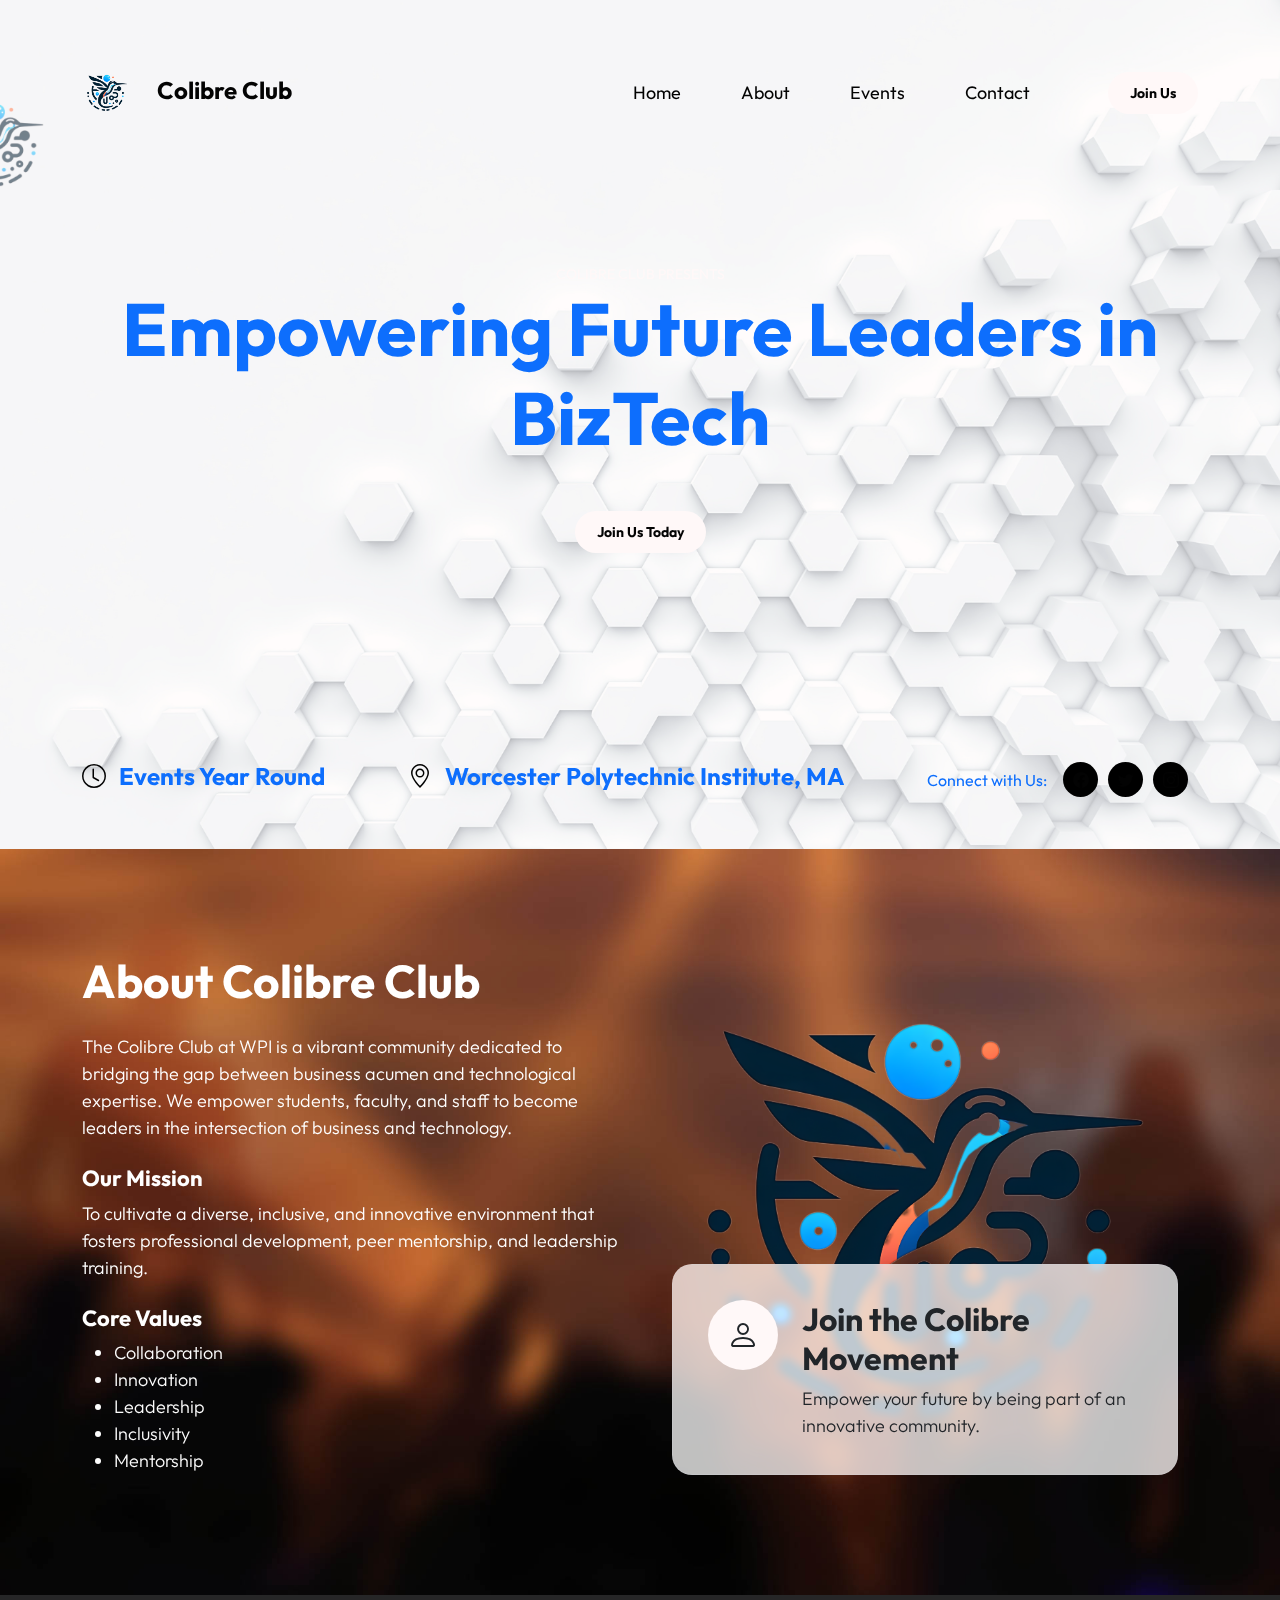
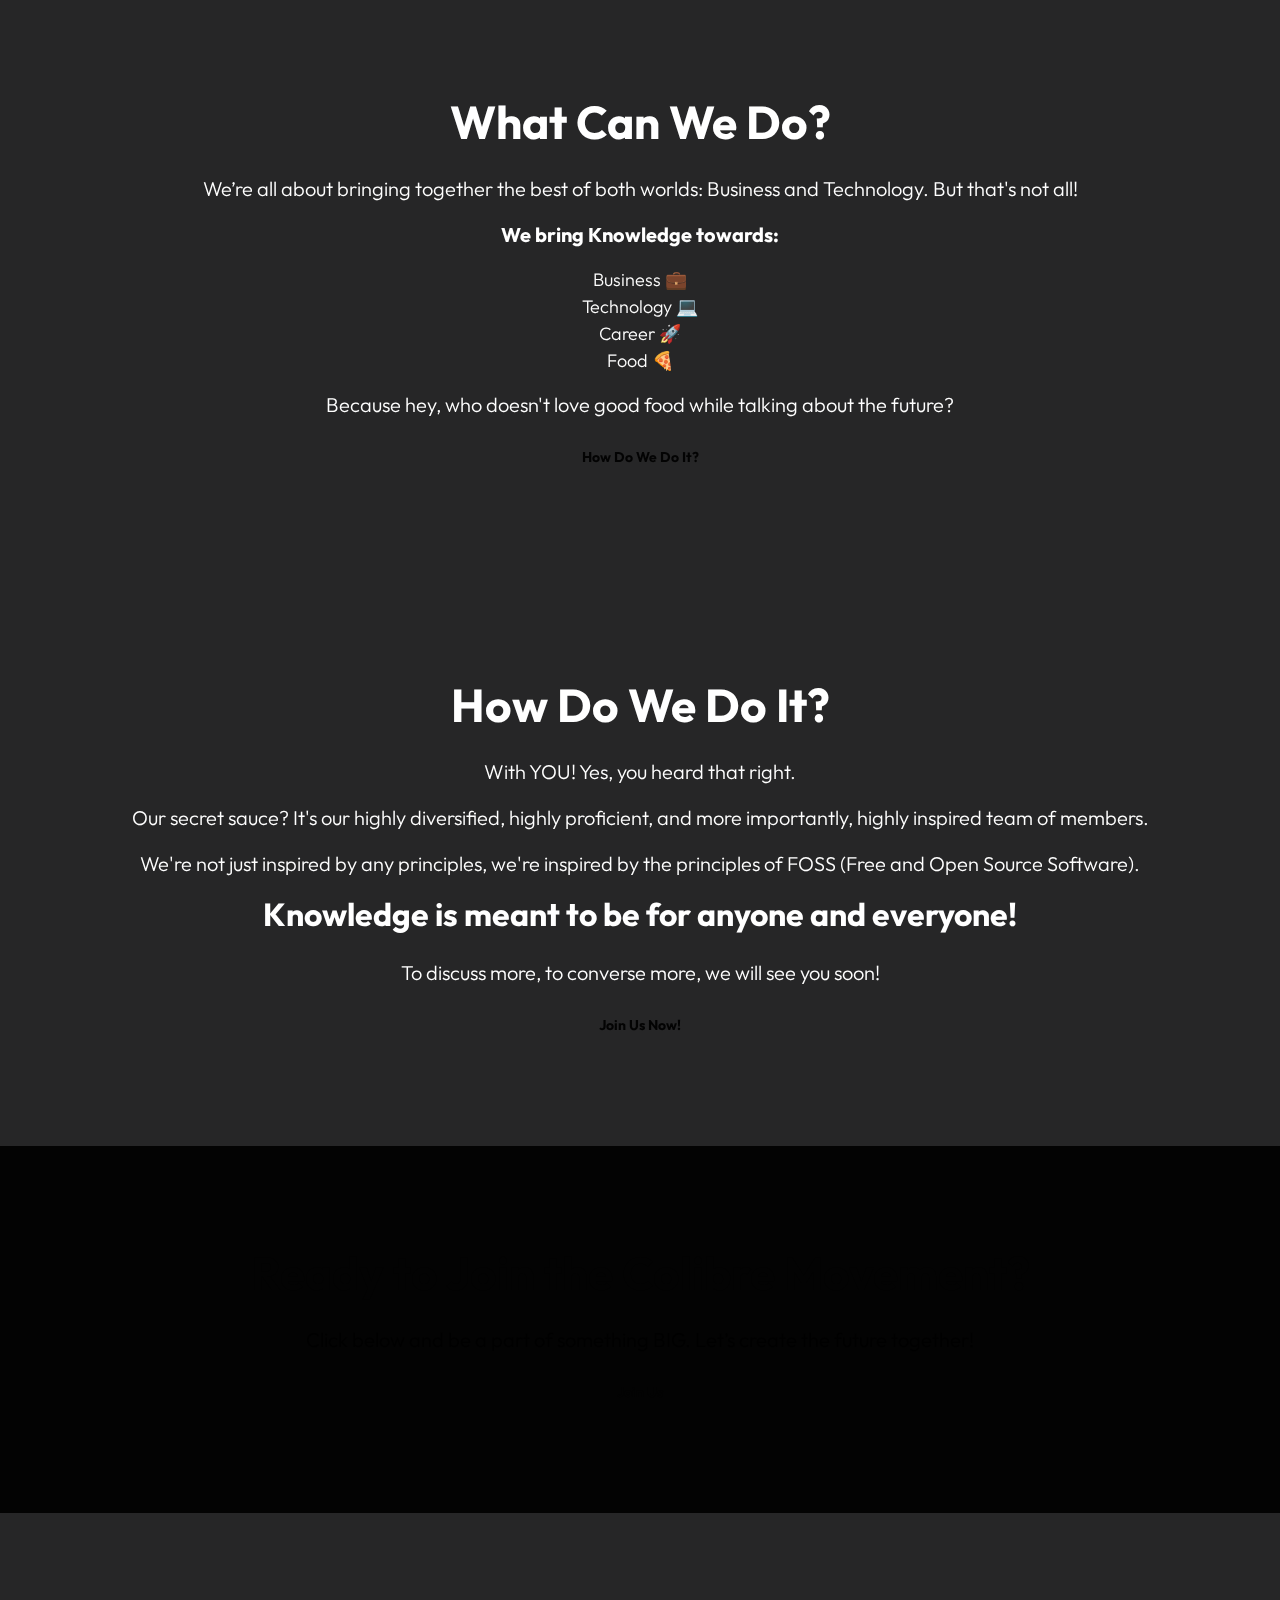
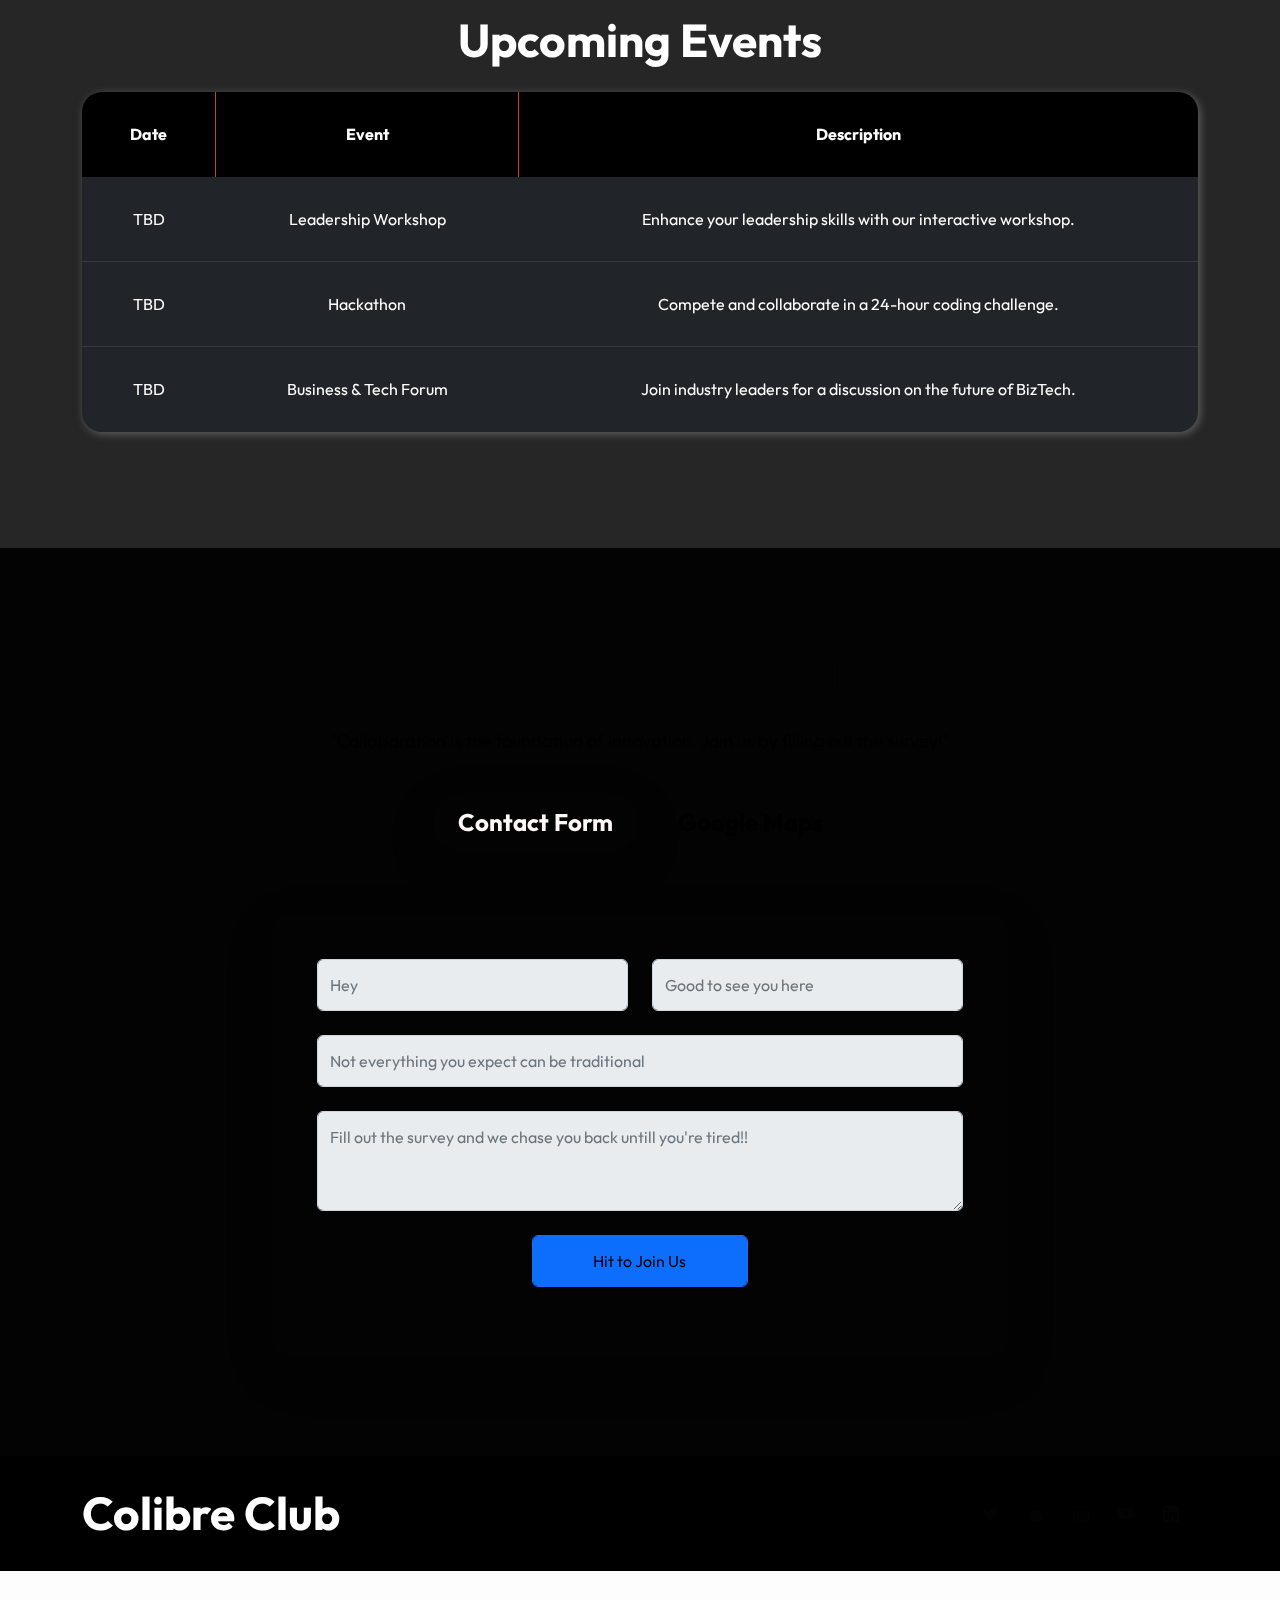
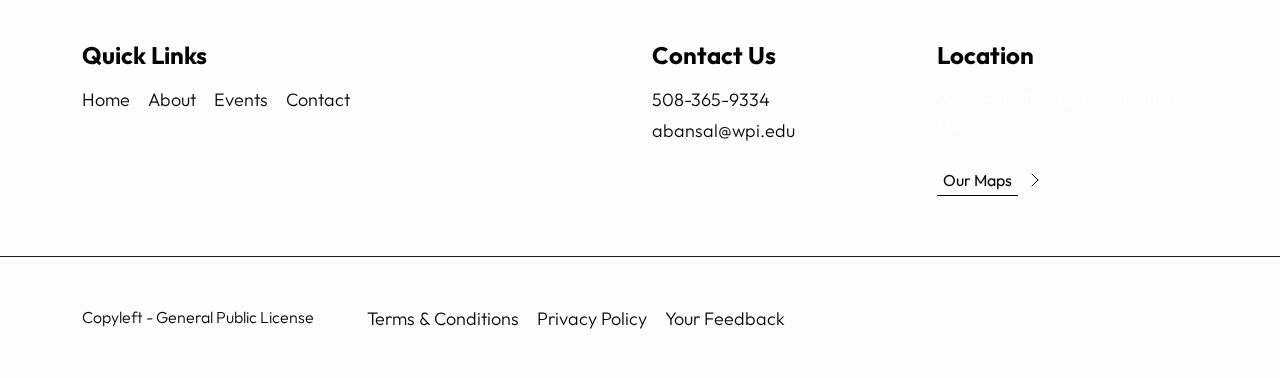
==== index.html @ c7f7246a "Initial commit" ====
<!doctype html>
<html lang="en">

<head>
    <meta charset="utf-8">
    <meta name="viewport" content="width=device-width, initial-scale=1">

    <meta name="description" content="Colibre Club - Empowering Future Leaders in BizTech">
    <meta name="author" content="Colibre Club">

    <title>Colibre Club - Empowering Future Leaders in BizTech</title>

    <!-- CSS FILES -->
    <link rel="preconnect" href="https://fonts.googleapis.com">
    <link rel="preconnect" href="https://fonts.gstatic.com" crossorigin>
    <link href="https://fonts.googleapis.com/css2?family=Outfit:wght@100;200;400;700&display=swap" rel="stylesheet">
    <link href="css/bootstrap.min.css" rel="stylesheet">
    <link href="css/bootstrap-icons.css" rel="stylesheet">
    <link href="css/templatemo-festava-live.css" rel="stylesheet">
    
    <style>
        body, html {
            height: 100%;
            margin: 0;
            padding: 0;
        }
        .background-img {
            position: fixed;
            top: 0;
            left: 0;
            width: 100%;
            height: 100%;
            object-fit: cover;
            z-index: -1; /* This places the image behind all other content */
        }
    </style>
</head>

<body>
    <img src="images/Colibre1.png" alt="Colibre Meeting" class="background-img">
    <!-- Your content goes here -->
</body>


<body>

    <main>
        <nav class="navbar navbar-expand-lg">
            <div class="container">
                <a class="navbar-brand" href="index.html">
                    <img src="images/Colibre_logo.png" alt="Colibre Logo" style="height: 50px; width: auto; margin-right: 20px;">
                    Colibre Club
                </a>
                <a href="https://wpi.qualtrics.com/jfe/form/SV_3mERxOpevu1i5V4" class="btn custom-btn d-lg-none ms-auto me-4">Join Us</a>
                <button class="navbar-toggler" type="button" data-bs-toggle="collapse" data-bs-target="#navbarNav"
                    aria-controls="navbarNav" aria-expanded="false" aria-label="Toggle navigation">
                    <span class="navbar-toggler-icon"></span>
                </button>
                <div class="collapse navbar-collapse" id="navbarNav">
                    <ul class="navbar-nav align-items-lg-center ms-auto me-lg-5">
                        <li class="nav-item">
                            <a class="nav-link click-scroll" href="#section_1">Home</a>
                        </li>
                        <li class="nav-item">
                            <a class="nav-link click-scroll" href="#section_2">About</a>
                        </li>
                        <li class="nav-item">
                            <a class="nav-link click-scroll" href="#section_3">Events</a>
                        </li>
                        <li class="nav-item">
                            <a class="nav-link click-scroll" href="#section_4">Contact</a>
                        </li>
                    </ul>
                    <a href="https://wpi.qualtrics.com/jfe/form/SV_3mERxOpevu1i5V4" class="btn custom-btn d-lg-block d-none">Join Us</a>
                </div>
            </div>
        </nav>
        

        <section class="hero-section" id="section_1">
            <div class="section-overlay"></div>
            <div class="container d-flex justify-content-center align-items-center">
              <div class="row">
                <div class="col-12 mt-auto mb-5 text-center">
                  <small style="color: var(--primary-color);">Colibre Club Presents</small>
                  <h1 class="text-primary mb-5">Empowering Future Leaders in BizTech</h1>
                  <a class="btn custom-btn smoothscroll" href="https://wpi.qualtrics.com/jfe/form/SV_3mERxOpevu1i5V4">Join Us Today</a>
                </div>
                <div class="col-lg-12 col-12 mt-auto d-flex flex-column flex-lg-row text-center">
                  <div class="date-wrap">
                    <h5 class="text-primary">
                      <i class="custom-icon bi-clock me-2"></i>
                      Events Year Round
                    </h5>
                  </div>
                  <div class="location-wrap mx-auto py-3 py-lg-0">
                    <h5 class="text-primary">
                      <i class="custom-icon bi-geo-alt me-2"></i>
                      Worcester Polytechnic Institute, MA
                    </h5>
                  </div>
                  <div class="social-share">
                    <ul class="social-icon d-flex align-items-center justify-content-center">
                      <span class="text-primary me-3">Connect with Us:</span>
                      <li class="social-icon-item">
                        <a href="#Hey#stillworking#on#this" class="social-icon-link">
                          <span class="bi-facebook"></span>
                        </a>
                      </li>
                      <li class="social-icon-item">
                        <a href="#Hey#stillworking#on#this" class="social-icon-link">
                          <span class="bi-twitter"></span>
                        </a>
                      </li>
                      <li class="social-icon-item">
                        <a href="#Hey#stillworking#on#this" class="social-icon-link">
                          <span class="bi-instagram"></span>
                        </a>
                      </li>
                    </ul>
                  </div>
                </div>
              </div>
            </div>
        </section>

        <section class="about-section section-padding" id="section_2" style="background-color: var(--section-bg-color-story);">
            <div class="container">
                <div class="row">
                    <div class="col-lg-6 col-12 mb-4 mb-lg-0 d-flex align-items-center">
                        <div class="services-info">
                            <h2 class="text-white mb-4">About Colibre Club</h2>
                            <p class="text-white">The Colibre Club at WPI is a vibrant community dedicated to bridging the gap between business acumen and technological expertise. We empower students, faculty, and staff to become leaders in the intersection of business and technology.</p>
                            <h6 class="text-white mt-4">Our Mission</h6>
                            <p class="text-white">To cultivate a diverse, inclusive, and innovative environment that fosters professional development, peer mentorship, and leadership training.</p>
                            <h6 class="text-white mt-4">Core Values</h6>
                            <ul class="text-white">
                                <li>Collaboration</li>
                                <li>Innovation</li>
                                <li>Leadership</li>
                                <li>Inclusivity</li>
                                <li>Mentorship</li>
                            </ul>
                        </div>
                    </div>
                    <div class="col-lg-6 col-12">
                        <div class="about-text-wrap">
                            <img src="images/Colibre_logo.png" class="about-image img-fluid">
                            <div class="about-text-info d-flex">
                                <div class="d-flex">
                                    <i class="about-text-icon bi-person"></i>
                                </div>
                                <div class="ms-4">
                                    <h3 class="text-dark">Join the Colibre Movement</h3>
                                    <p class="mb-0 text-dark">Empower your future by being part of an innovative community.</p>
                                </div>
                            </div>
                        </div>
                    </div>
                </div>
            </div>
        </section>

        <section class="schedule-section section-padding text-center" id="section_what_we_do" style="background-color: var(--section-bg-color-what-we-do);">
            <div class="container">
                <h2 class="text-white mb-4">What Can We Do?</h2>
                <p class="text-white lead">We’re all about bringing together the best of both worlds: Business and Technology. But that's not all!</p>
                <p class="text-white lead"><strong>We bring Knowledge towards:</strong></p>
                <ul class="list-unstyled text-white lead">
                    <li>Business 💼</li>
                    <li>Technology 💻</li>
                    <li>Career 🚀</li>
                    <li>Food 🍕</li>
                </ul>
                <p class="text-white lead">Because hey, who doesn't love good food while talking about the future?</p>
                <a class="btn custom-btn smoothscroll" href="#section_how_we_do_it">How Do We Do It?</a>
            </div>
        </section>

        <section class="schedule-section section-padding text-center" id="section_how_we_do_it" style="background-color: var(--section-bg-color-how-we-do-it);">
            <div class="container">
                <h2 class="text-white mb-4">How Do We Do It?</h2>
                <p class="text-white lead">With YOU! Yes, you heard that right.</p>
                <p class="text-white lead">Our secret sauce? It's our highly diversified, highly proficient, and more importantly, highly inspired team of members.</p>
                <p class="text-white lead">We're not just inspired by any principles, we're inspired by the principles of FOSS (Free and Open Source Software).</p>
                <h3 class="text-white mb-4">Knowledge is meant to be for anyone and everyone!</h3>
                <p class="text-white lead">To discuss more, to converse more, we will see you soon!</p>
                <a class="btn custom-btn smoothscroll" href="#section_join_us" style="background-color: var(--custom-btn-bg-story);">Join Us Now!</a>
            </div>
        </section>

        <section class="contact-section section-padding text-center" id="section_join_us">
            <div class="container">
                <h2 class="text-center mb-4">Ready to Join the Colibre Movement?</h2>
                <p class="lead">Click below and be a part of something BIG. Let’s create the future together!</p>
                <a href="https://wpi.qualtrics.com/jfe/form/SV_3mERxOpevu1i5V4" class="btn custom-btn" style="background-color: var(--custom-btn-bg-story);">Join Us</a>
            </div>
        </section>

        <section class="schedule-section section-padding" id="section_3">
            <div class="container">
                <div class="row">
                    <div class="col-12 text-center">
                        <h2 class="text-white mb-4">Upcoming Events</h2>
                        <div class="table-responsive">
                            <table class="schedule-table table table-dark">
                                <thead>
                                    <tr>
                                        <th scope="col">Date</th>
                                        <th scope="col">Event</th>
                                        <th scope="col">Description</th>
                                    </tr>
                                </thead>
                                <tbody>
                                    <tr>
                                        <td>TBD</td>
                                        <td>Leadership Workshop</td>
                                        <td>Enhance your leadership skills with our interactive workshop.</td>
                                    </tr>
                                    <tr>
                                        <td>TBD</td>
                                        <td>Hackathon</td>
                                        <td>Compete and collaborate in a 24-hour coding challenge.</td>
                                    </tr>
                                    <tr>
                                        <td>TBD</td>
                                        <td>Business & Tech Forum</td>
                                        <td>Join industry leaders for a discussion on the future of BizTech.</td>
                                    </tr>
                                </tbody>
                            </table>
                        </div>
                    </div>
                </div>
            </div>
        </section>

        <section class="contact-section section-padding" id="section_4">
            <div class="container">
                <div class="row">
                    <div class="col-lg-8 col-12 mx-auto">
                        <h2 class="text-center mb-4">Interested? Let's talk</h2>
                        <p class="text-center mb-4">"Collaboration is the foundation of innovation. Join us by filling out the survey!"</p>
                        <nav class="d-flex justify-content-center">
                            <div class="nav nav-tabs align-items-baseline justify-content-center" id="nav-tab"
                                role="tablist">
                                <button class="nav-link active" id="nav-ContactForm-tab" data-bs-toggle="tab"
                                    data-bs-target="#nav-ContactForm" type="button" role="tab"
                                    aria-controls="nav-ContactForm" aria-selected="false">
                                    <h5>Contact Form</h5>
                                </button>
                                <button class="nav-link" id="nav-ContactMap-tab" data-bs-toggle="tab"
                                    data-bs-target="#nav-ContactMap" type="button" role="tab"
                                    aria-controls="nav-ContactMap" aria-selected="false">
                                    <h5>Google Maps</h5>
                                </button>
                            </div>
                        </nav>
                        <div class="tab-content shadow-lg mt-5" id="nav-tabContent">
                            <div class="tab-pane fade show active" id="nav-ContactForm" role="tabpanel"
                                aria-labelledby="nav-ContactForm-tab">
                                <form class="custom-form contact-form mb-5 mb-lg-0" action="#" method="post"
                                    role="form">
                                    <div class="contact-form-body">
                                        <div class="row">
                                            <div class="col-lg-6 col-md-6 col-12">
                                                <input type="text" name="contact-name" id="contact-name"
                                                    class="form-control" placeholder="Hey" disabled>
                                            </div>
                                            <div class="col-lg-6 col-md-6 col-12">
                                                <input type="email" name="contact-email" id="contact-email"
                                                    pattern="[^ @]*@[^ @]*" class="form-control"
                                                    placeholder="Good to see you here" disabled>
                                            </div>
                                        </div>
                                        <input type="text" name="contact-company" id="contact-company"
                                            class="form-control" placeholder="Not everything you expect can be traditional" disabled>
                                        <textarea name="contact-message" rows="3" class="form-control"
                                            id="contact-message" placeholder="Fill out the survey and we chase you back untill you're tired!!" disabled></textarea>
                                        <div class="col-lg-4 col-md-10 col-8 mx-auto">
                                            <a href="https://wpi.qualtrics.com/jfe/form/SV_3mERxOpevu1i5V4" class="form-control btn btn-primary">Hit to Join Us </a>
                                        </div>
                                    </div>
                                </form>
                            </div>
                            <div class="tab-pane fade" id="nav-ContactMap" role="tabpanel"
                                aria-labelledby="nav-ContactMap-tab">
                                <iframe src="https://www.google.com/maps/embed?pb=!1m18!1m12!1m3!1d5904.293544800927!2d-71.81214495162713!3d42.27539019919769!2m3!1f0!2f0!3f0!3m2!1i1024!2i768!4f13.1!3m3!1m2!1s0x89e4065910373677%3A0xc6c3218673dc6dad!2sWorcester%20Polytechnic%20Institute!5e0!3m2!1sen!2sus!4v1724369331337!5m2!1sen!2sus" width="775" height="600" style="border:0;" allowfullscreen="" loading="lazy" referrerpolicy="no-referrer-when-downgrade"></iframe>                        
                            </div>
                        </div>
                    </div>
                </div>
            </div>
        </section>
        

    </main>

    <footer class="site-footer">
        <div class="site-footer-top">
            <div class="container">
                <div class="row">
                    <div class="col-lg-6 col-12">
                        <h2 class="text-white mb-lg-0">Colibre Club</h2>
                    </div>
                    <div class="col-lg-6 col-12 d-flex justify-content-lg-end align-items-center">
                        <ul class="social-icon d-flex justify-content-lg-end">
                            <li class="social-icon-item">
                                <a href="#" class="social-icon-link">
                                    <span class="bi-twitter"></span>
                                </a>
                            </li>
                            <li class="social-icon-item">
                                <a href="#" class="social-icon-link">
                                    <span class="bi-apple"></span>
                                </a>
                            </li>
                            <li class="social-icon-item">
                                <a href="#" class="social-icon-link">
                                    <span class="bi-instagram"></span>
                                </a>
                            </li>
                            <li class="social-icon-item">
                                <a href="#" class="social-icon-link">
                                    <span class="bi-youtube"></span>
                                </a>
                            </li>
                            <li class="social-icon-item">
                                <a href="#" class="social-icon-link">
                                    <span class="bi-linkedin"></span>
                                </a>
                            </li>
                        </ul>
                    </div>
                </div>
            </div>
        </div>
        <div class="container">
            <div class="row">
                <div class="col-lg-6 col-12 mb-4 pb-2">
                    <h5 class="site-footer-title mb-3">Quick Links</h5>
                    <ul class="site-footer-links">
                        <li class="site-footer-link-item"><a href="#" class="site-footer-link">Home</a></li>
                        <li class="site-footer-link-item"><a href="#" class="site-footer-link">About</a></li>
                        <li class="site-footer-link-item"><a href="#" class="site-footer-link">Events</a></li>
                        <li class="site-footer-link-item"><a href="#" class="site-footer-link">Contact</a></li>
                    </ul>
                </div>
                <div class="col-lg-3 col-md-6 col-12 mb-4 mb-lg-0">
                    <h5 class="site-footer-title mb-3">Contact Us</h5>
                    <p class="text-white d-flex mb-1"><a href="tel: 090-080-0760" class="site-footer-link">508-365-9334</a></p>
                    <p class="text-white d-flex"><a href="mailto:info@colibreclub.org" class="site-footer-link">abansal@wpi.edu</a></p>
                </div>
                <div class="col-lg-3 col-md-6 col-12 mb-4 mb-lg-0">
                    <h5 class="site-footer-title mb-3">Location</h5>
                    <p class="text-white d-flex mt-3 mb-2">Worcester Polytechnic Institute, MA</p>
                    <a class="link-fx-1 color-contrast-higher mt-3" href="#">
                        <span>Our Maps</span>
                        <svg class="icon" viewBox="0 0 32 32" aria-hidden="true">
                            <g fill="none" stroke="currentColor" stroke-linecap="round" stroke-linejoin="round">
                                <circle cx="16" cy="16" r="15.5"></circle>
                                <line x1="10" y1="18" x2="16" y2="12"></line>
                                <line x1="16" y1="12" x2="22" y2="18"></line>
                            </g>
                        </svg>
                    </a>
                </div>
            </div>
        </div>
        <div class="site-footer-bottom">
            <div class="container">
                <div class="row">
                    <div class="col-lg-3 col-12 mt-5">
                        <p class="copyright-text">Copyleft - General Public License</p>
                    </div>
                    <div class="col-lg-8 col-12 mt-lg-5">
                        <ul class="site-footer-links">
                            <li class="site-footer-link-item"><a href="#" class="site-footer-link">Terms &amp; Conditions</a></li>
                            <li class="site-footer-link-item"><a href="#" class="site-footer-link">Privacy Policy</a></li>
                            <li class="site-footer-link-item"><a href="#" class="site-footer-link">Your Feedback</a></li>
                        </ul>
                    </div>
                </div>
            </div>
        </div>
    </footer>

    <!-- JAVASCRIPT FILES -->
    <script src="js/jquery.min.js"></script>
    <script src="js/bootstrap.min.js"></script>
    <script src="js/jquery.sticky.js"></script>
    <script src="js/click-scroll.js"></script>
    <script src="js/custom.js"></script>

</body>

</html>
---- css/templatemo-festava-live.css ----
/*

TemplateMo 583 Festava Live

https://templatemo.com/tm-583-festava-live

*/


/*---------------------------------------
  CUSTOM PROPERTIES ( VARIABLES )             
-----------------------------------------*/
:root {
  
    --primary-color: #fff8f8; /* Blue */
    --secondary-color: #000000; /* Black */
    --custom-btn-bg-color: #1E90FF; /* Blue for buttons */
    --custom-btn-bg-hover-color: #d61f1f; /* Darker Blue for hover */
    --dark-color: #fdfdfd; /* Black */
    --white-color: #030303; /* White */
    --p-color: #000000; /* Text color black */
  
  --border-color:                 #7fffd4;
  --link-hover-color:             #B22727;

  --body-font-family:             'Outfit', sans-serif;

  --h1-font-size:                 74px;
  --h2-font-size:                 46px;
  --h3-font-size:                 32px;
  --h4-font-size:                 28px;
  --h5-font-size:                 24px;
  --h6-font-size:                 22px;
  --p-font-size:                  18px;
  --btn-font-size:                14px;
  --copyright-font-size:          16px;

  --border-radius-large:          100px;
  --border-radius-medium:         20px;
  --border-radius-small:          10px;

  --font-weight-light:            300;
  --font-weight-normal:           400;
  --font-weight-bold:             700;
}

body {
  background-color: var(--white-color);
  font-family: var(--body-font-family); 
}


/*---------------------------------------
  TYPOGRAPHY               
-----------------------------------------*/

h2,
h3,
h4,
h5,
h6 {
  color: var(--white-color);
}

h1,
h2,
h3,
h4,
h5,
h6 {
  font-weight: var(--font-weight-bold);
}

h1 {
  font-size: var(--h1-font-size);
}

h2 {
  font-size: var(--h2-font-size);
}

h3 {
  font-size: var(--h3-font-size);
}

h4 {
  font-size: var(--h4-font-size);
}

h5 {
  font-size: var(--h5-font-size);
}

h6 {
  font-size: var(--h6-font-size);
}

p {
  color: var(--p-color);
  font-size: var(--p-font-size);
  font-weight: var(--font-weight-light);
}

ul li {
  color: var(--dark-color);
  font-size: var(--p-font-size);
  font-weight: var(--font-weight-light);
}

a, 
button {
  touch-action: manipulation;
  transition: all 0.3s;
}

a {
  display: inline-block;
  color: var(--primary-color);
  text-decoration: none;
}

a:hover {
  color: var(--link-hover-color);
}

b,
strong {
  font-weight: var(--font-weight-bold);
}

.link-fx-1 {
  color: var(--white-color);
  position: relative;
  display: inline-flex;
  align-items: center;
  height: 32px;
  padding: 0 6px;
  text-decoration: none;
  -webkit-font-smoothing: antialiased;
  -moz-osx-font-smoothing: grayscale;
}

.link-fx-1:hover {
  color: var(--link-hover-color);
}

.link-fx-1:hover::before {
  transform: translateX(17px) scaleX(0);
  transition: transform .2s;
}

.link-fx-1:hover .icon circle {
  stroke-dashoffset: 200;
  transition: stroke-dashoffset .2s .1s;
}

.link-fx-1:hover .icon line {
  transform: rotate(-180deg);
}

.link-fx-1:hover .icon line:last-child {
  transform: rotate(180deg);
}

.link-fx-1::before {
  content: "";
  position: absolute;
  bottom: 0;
  left: 0;
  width: 100%;
  height: 1px;
  background-color: currentColor;
  transform-origin: right center;
  transition: transform .2s .1s;
}

.link-fx-1 .icon {
  position: absolute;
  right: 0;
  bottom: 0;
  transform: translateX(100%) rotate(90deg);
  font-size: 32px;
}

.icon {
  --size: 1em;
  height: var(--size);
  width: var(--size);
  display: inline-block;
  color: inherit;
  fill: currentColor;
  line-height: 1;
  flex-shrink: 0;
  max-width: initial;
}

.link-fx-1 .icon circle {
  stroke-dasharray: 100;
  stroke-dashoffset: 100;
  transition: stroke-dashoffset .2s;
}

.link-fx-1 .icon line {
  transition: transform .4s;
  transform-origin: 13px 15px;
}

.link-fx-1 .icon line:last-child {
  transform-origin: 19px 15px;
}


/*---------------------------------------
  SECTION               
-----------------------------------------*/
.section-padding {
  padding-top: 100px;
  padding-bottom: 100px;
}
.section-bg {
  background-color: var(--white-color);
}

.site-header {
  background-color: var(--white-color);
  color: var(--primary-color);
}

.navbar {
  background: var(--white-color);
}

.hero-section .section-overlay {
  background-color: var(--primary-color); /* Overlay with blue */
  opacity: 0.35; /* Adjust opacity for a lighter effect */
}

/* Update footer and other sections accordingly */
.site-footer {
  background-color: var(--primary-color); /* Footer with blue */
}

.site-footer-link, .copyright-text {
  color: var(--white-color); /* Ensure text is readable */
}
.section-bg {
  background-color: var(--section-bg-color);
}

.section-overlay {
  background-color: var(--dark-color);
  position: absolute;
  top: 0;
  left: 0;
  pointer-events: none;
  width: 100%;
  height: 100%;
  opacity: 0.35;
}

.section-overlay + .container {
  position: relative;
}

.tab-content {
  background-color: var(--white-color);
  border-radius: var(--border-radius-medium);
  padding: 45px;
}

.nav-tabs {
  background-color: var(--section-bg-color);
  border-radius: var(--border-radius-large);
  border-bottom: 0;
  padding: 15px;
}

.nav-tabs .nav-link {
  border-radius: var(--border-radius-large);
  border: 0;
  padding: 15px 25px;
  transition: all 0.3s;
}

.nav-tabs .nav-link:first-child {
  margin-right: 15px;
}

.nav-tabs .nav-item.show .nav-link, 
.nav-tabs .nav-link.active,
.nav-tabs .nav-link:focus, 
.nav-tabs .nav-link:hover {
  background: var(--white-color);
  box-shadow: 0 1rem 3rem rgba(0,0,0,.175);
  color: var(--primary-color);
}

.nav-tabs h5 {
  color: var(--p-color); 
  margin-bottom: 0;
}

.nav-tabs .nav-link.active h5,
.nav-tabs .nav-link:focus h5, 
.nav-tabs .nav-link:hover h5 {
  color: var(--primary-color);
}


/*---------------------------------------
  CUSTOM ICON COLOR               
-----------------------------------------*/
.custom-icon {
  color: var(--secondary-color);
}


/*---------------------------------------
  CUSTOM BUTTON               
-----------------------------------------*/
.custom-btn {
  
  background: var(--custom-btn-bg-color);
  border: 2px solid transparent;
  border-radius: var(--border-radius-large);
  color: var(--white-color);
  font-size: var(--btn-font-size);
  font-weight: var(--font-weight-bold);
  line-height: normal;
  transition: all 0.3s;
  padding: 10px 20px;
}
.custom-btn {
  background: var(--primary-color);
  border: 2px solid transparent;
  color: var(--white-color);
}

.custom-btn:hover {
  background: var(--custom-btn-bg-hover-color);
}

.custom-btn:hover {
  background: var(--custom-btn-bg-hover-color);
  color: var(--white-color);
}

.custom-border-btn {
  background: transparent;
  border: 2px solid var(--custom-btn-bg-color);
  color: var(--custom-btn-bg-color);
}

.navbar-expand-lg .navbar-nav .nav-link.custom-btn:hover,
.custom-border-btn:hover {
  background: var(--custom-btn-bg-hover-color);
  border-color: transparent;
  color: var(--white-color);
}

.custom-btn-bg-white {
  border-color: var(--white-color);
  color: var(--white-color);
}


/*---------------------------------------
  VIDEO              
-----------------------------------------*/
.video-wrap {
  z-index: -100;
}

.custom-video {
  position: absolute;
  top: 0;
  left: 0;
  object-fit: cover;
  width: 100%;
  height: 100%;
}


/*---------------------------------------
  SITE HEADER              
-----------------------------------------*/
.site-header {
  background-color: var(--primary-color);
  padding-top: 12px;
  padding-bottom: 12px;
}


/*---------------------------------------
  NAVIGATION              
-----------------------------------------*/
.sticky-wrapper {
  position: absolute;
  top: 0;
  right: 0;
  left: 0;
  margin-top: 51px;
}

.sticky-wrapper.is-sticky .navbar {
  background-color: var(--dark-color);
}

.navbar {
  background: transparent;
  z-index: 9;
}

.navbar-brand,
.navbar-brand:hover {
  color: var(--white-color);
  font-size: var(--h5-font-size);
  font-weight: var(--font-weight-bold);
}

.navbar-expand-lg .navbar-nav .nav-link {
  border-radius: var(--border-radius-large);
  margin: 10px;
  padding: 10px 20px;
}

.navbar-nav .nav-link {
  display: inline-block;
  color: var(--white-color);
  font-size: var(--p-font-size);
  font-weight: var(--font-weight-normal);
  position: relative;
  padding-top: 15px;
  padding-bottom: 15px;
}

.navbar-nav .nav-link.active, 
.navbar-nav .nav-link:hover {
  color: var(--secondary-color);
}

.navbar-toggler {
  border: 0;
  padding: 0;
  cursor: pointer;
  margin: 0;
  width: 30px;
  height: 35px;
  outline: none;
}

.navbar-toggler:focus {
  outline: none;
  box-shadow: none;
}

.navbar-toggler[aria-expanded="true"] .navbar-toggler-icon {
  background: transparent;
}

.navbar-toggler[aria-expanded="true"] .navbar-toggler-icon:before,
.navbar-toggler[aria-expanded="true"] .navbar-toggler-icon:after {
  transition: top 300ms 50ms ease, -webkit-transform 300ms 350ms ease;
  transition: top 300ms 50ms ease, transform 300ms 350ms ease;
  transition: top 300ms 50ms ease, transform 300ms 350ms ease, -webkit-transform 300ms 350ms ease;
  top: 0;
}

.navbar-toggler[aria-expanded="true"] .navbar-toggler-icon:before {
  transform: rotate(45deg);
}

.navbar-toggler[aria-expanded="true"] .navbar-toggler-icon:after {
  transform: rotate(-45deg);
}

.navbar-toggler .navbar-toggler-icon {
  background: var(--white-color);
  transition: background 10ms 300ms ease;
  display: block;
  width: 30px;
  height: 2px;
  position: relative;
}

.navbar-toggler .navbar-toggler-icon:before,
.navbar-toggler .navbar-toggler-icon:after {
  transition: top 300ms 350ms ease, -webkit-transform 300ms 50ms ease;
  transition: top 300ms 350ms ease, transform 300ms 50ms ease;
  transition: top 300ms 350ms ease, transform 300ms 50ms ease, -webkit-transform 300ms 50ms ease;
  position: absolute;
  right: 0;
  left: 0;
  background: var(--white-color);
  width: 30px;
  height: 2px;
  content: '';
}

.navbar-toggler .navbar-toggler-icon::before {
  top: -8px;
}

.navbar-toggler .navbar-toggler-icon::after {
  top: 8px;
}


/*---------------------------------------
  HERO        
-----------------------------------------*/
.hero-section {
  position: relative;
  overflow: hidden;
  padding-top: 100px;
  height: calc(100vh - 51px);
}

.hero-section small {
  color: var(--white-color);
  text-transform: uppercase;
}

.hero-section .section-overlay {
  z-index: 2;
  opacity: 0.45;
}

.hero-section .container {
  position: relative;
  z-index: 2;
  height: 100%;
  padding-bottom: 50px;
}

.hero-section .container .row {
  height: 100%;
}


/*---------------------------------------
  ABOUT              
-----------------------------------------*/
.about-section {
  background-image: url('../images/edward-unsplash-blur.jpg');
  background-color: #5e5954;
  background-repeat: no-repeat;
  background-size: cover;
  position: relative;
}
/* Story Section */
#section_story {
  background-color: var(--section-bg-color-story);
  color: var(--white-color);
}

/* What We Do Section */
#section_what_we_do {
  background-color: var(--section-bg-color-what-we-do);
  color: var(--white-color);
}

/* How We Do It Section */
#section_how_we_do_it {
  background-color: var(--section-bg-color-how-we-do-it);
  color: var(--white-color);
}
/* Story Section Button */
#section_story .custom-btn,
#section_what_we_do .custom-btn,
#section_how_we_do_it .custom-btn {
  background-color: var(--custom-btn-bg-story);
  border: 2px solid transparent;
  border-radius: var(--border-radius-large);
  color: var(--white-color);
  font-size: var(--btn-font-size);
  font-weight: var(--font-weight-bold);
  line-height: normal;
  transition: all 0.3s;
  padding: 10px 20px;
}

#section_story .custom-btn:hover,
#section_what_we_do .custom-btn:hover,
#section_how_we_do_it .custom-btn:hover {
  background-color: var(--custom-btn-bg-hover-story);
  color: var(--white-color);
}
/* Ensure strong contrast for text */
#section_story h1,
#section_what_we_do h2,
#section_how_we_do_it h2 {
  color: var(--white-color);
}

#section_story p,
#section_what_we_do p,
#section_how_we_do_it p {
  color: var(--white-color);
}
/* Story Section */
#section_story {
  background-color: var(--section-bg-color-story);
  color: var(--white-color);
}

/* What We Do Section */
#section_what_we_do {
  background-color: var(--section-bg-color-what-we-do);
  color: var(--white-color);
}

/* How We Do It Section */
#section_how_we_do_it {
  background-color: var(--section-bg-color-how-we-do-it);
  color: var(--white-color);
}

.about-image {
  border-radius: var(--border-radius-medium);
  display: block;
}

.about-text-wrap {
  position: relative;
}

.about-text-icon {
  background: var(--primary-color);
  border-radius: 100%;
  font-size: var(--h3-font-size);
  width: 70px;
  height: 70px;
  line-height: 70px;
  text-align: center;
}

.about-text-info {
  backdrop-filter: blur(5px) saturate(180%);
  -webkit-backdrop-filter: blur(5px) saturate(180%);
  background-color: rgba(255, 255, 255, 0.75);
  border-radius: var(--border-radius-medium);
  border: 1px solid rgba(209, 213, 219, 0.3);
  position: absolute;
  bottom: 0;
  right: 0;
  left: 0;
  margin: 20px;
  padding: 35px;
}


/*---------------------------------------
  TICKET               
-----------------------------------------*/
.ticket-section {
  background-image: url('../images/nicholas-green-unsplash-blur.jpg');
  background-repeat: no-repeat;
  background-size: cover;
  position: relative;
  padding-top: 130px;
}

.ticket-form {
  background: var(--white-color);
  border-radius: var(--border-radius-medium);
  padding: 50px;
}

.ticket-form .form-check {
  position: relative;
  min-height: 52px;
  padding-left: 35px;
}

.ticket-form .form-check .form-check-label {
  display: block;
  position: absolute;
  top: 50%;
  left: 50%;
  transform: translate(-50%, -50%);
  margin-top: 12px;
  margin-left: 35px;
  width: 100%;
  height: 100%;
}


/*---------------------------------------
  ARTISTS              
-----------------------------------------*/
.artists-thumb {
  position: relative;
  overflow: hidden;
  margin-bottom: 30px;
}

.artists-image {
  border-radius: var(--border-radius-medium);
  display: block;
  width: 100%;
}

.artists-thumb:hover .artists-hover {
  transform: translateY(0);
  opacity: 1;
}

.artists-hover {
  background-color: var(--primary-color);
  background-color: rgba(248, 203, 46, 0.75);
  border-radius: var(--border-radius-medium);
  backdrop-filter: blur(5px) saturate(180%);
  -webkit-backdrop-filter: blur(5px) saturate(180%);
  margin: 20px;
  padding: 35px;
  transition: all 0.5s ease;
  transform: translateY(100%);
  position: absolute;
  bottom: 0;
  right: 0;
  left: 0;
  opacity: 0;
}

.artists-hover p strong {
  color: var(--white-color);
  display: inline-block;
  min-width: 180px;
  margin-right: 20px;
}

.artists-hover p a {
  color: var(--secondary-color);
}

.artists-hover p a:hover {
  color: var(--white-color);
}

.artists-hover hr {
  margin: 1.5rem 0;
}


/*---------------------------------------
  SCHEDULE              
-----------------------------------------*/
.schedule-section1 {
  background-image: url('../images/im.png.png');
  background-color: #242424;
  background-repeat: no-repeat;
  background-position: center;
  background-size: cover;
}
.schedule-section {
  background-image: url('../images/im.png.png');
  background-color: #242424;
  background-repeat: no-repeat;
  background-position: center;
  background-size: cover;
}
.table-responsive {
	filter: drop-shadow(2px 2px 4px #606060);
}

.schedule-table {
  border-radius: var(--border-radius-medium);
  position: relative;
  overflow: hidden;
}

.schedule-table .bg-warning {
  background: #f0a5a5 !important;
}

.schedule-table thead th {
  background-color: var(--secondary-color);
}

.schedule-table th,
.schedule-table tr,
.schedule-table td {
  border-bottom-color: #363a3e;
  padding: 30px;
}

.schedule-table tr:last-child th,
.schedule-table tr:last-child td {
  border-bottom-color: transparent;
}

.schedule-table thead th {
  border-right: 1px solid #c7460a;
  border-bottom-color: transparent;
}

.schedule-table th + td {
  border-bottom: 0;
}

.schedule-table thead th:last-child {
  border-right-color: transparent;
}

.schedule-table .pop-background-image {
  background-image: url('../images/artists/joecalih-UmTZqmMvQcw-unsplash.jpg');
}

.schedule-table .rock-background-image {
  background-image: url('../images/artists/abstral-official-bdlMO9z5yco-unsplash.jpg');
}

.schedule-table .country-background-image {
  background-image: url('../images/artists/soundtrap-rAT6FJ6wltE-unsplash.jpg');
}

.table-background-image-wrap {
  background-repeat: no-repeat;
  background-position: center;
  background-size: cover;
  box-shadow: none;
  position: relative;
}

.schedule-table h3,
.schedule-table p {
  color: var(--white-color);
  position: relative;
  z-index: 2;
}


/*---------------------------------------
  PRICING              
-----------------------------------------*/
.pricing-thumb {
  border: 5px dotted var(--dark-color);
  border-radius: var(--border-radius-medium);
  position: relative;
  padding: 50px;
}

.pricing-thumb h3 small {
  display: inline-block;
  font-size: var(--p-font-size);
  margin-right: 15px;
}

.pricing-list {
  column-count: 2;
  padding-left: 20px;
}

.pricing-list-item {
  line-height: normal;
  margin-right: 10px;
  margin-bottom: 10px;
}

.pricing-tag {
  background-color: var(--secondary-color);
  border-radius: var(--border-radius-large);
  color: var(--white-color);
  font-weight: var(--font-weight-bold);
  text-align: center;
  display: flex;
  flex-direction: column;
  justify-content: center;
  align-items: center;
  width: 120px;
  height: 120px;
  position: absolute;
  top: 0;
  right: 0;
  margin: 20px;
}

.pricing-tag span {
  font-size: 180%;
  line-height: normal;
}

.pricing-thumb .link-fx-1 {
  color: var(--primary-color);
}

.pricing-thumb .link-fx-1:hover {
  color: var(--link-hover-color);
}


/*---------------------------------------
  CONTACT               
-----------------------------------------*/
.google-map {
  border-radius: var(--border-radius-medium);
}


/*---------------------------------------
  CUSTOM FORM               
-----------------------------------------*/
.custom-form .form-control {
  color: var(--p-color);
  margin-bottom: 24px;
  padding-top: 13px;
  padding-bottom: 13px;
  outline: none;
}

.custom-form button[type="submit"] {
  background: var(--custom-btn-bg-color);
  border: none;
  border-radius: var(--border-radius-large);
  color: var(--white-color);
  font-size: var(--p-font-size);
  font-weight: var(--font-weight-medium);
  transition: all 0.3s;
  margin-bottom: 0;
}

.custom-form button[type="submit"]:hover,
.custom-form button[type="submit"]:focus {
  background: var(--custom-btn-bg-hover-color);
  border-color: transparent;
}


/*---------------------------------------
  SITE FOOTER              
-----------------------------------------*/
.site-footer {
  background-color: var(--dark-color);
  position: relative;
  overflow: hidden;
  padding-bottom: 30px;
}

.site-footer-top {
  background-color: var(--secondary-color);
  background-image: url('../images/nainoa-shizuru-NcdG9mK3PBY-unsplash.jpg');
  background-repeat: no-repeat;
  margin-bottom: 70px;
  padding-top: 30px;
  padding-bottom: 30px;
}

.site-footer-bottom {
  border-top: 1px solid #1f1c1c;
  margin-top: 60px;
}

.site-footer-title {
  color: var(--white-color); 
}

.site-footer-link,
.copyright-text {
  color: var(--white-color);
}

.site-footer-links {
  padding-left: 0;
}

.site-footer-link-item {
  list-style: none;
  display: inline-block;
  margin-right: 15px;
}

.copyright-text {
  font-size: var(--copyright-font-size);
}


/*---------------------------------------
  SOCIAL ICON               
-----------------------------------------*/
.social-icon {
  margin: 0;
  padding: 0;
}

.social-icon-item {
  list-style: none;
  display: inline-block;
  vertical-align: top;
}

.social-icon-link {
  background: var(--secondary-color);
  border-radius: var(--border-radius-large);
  color: var(--white-color);
  font-size: var(--copyright-font-size);
  display: block;
  margin-right: 10px;
  text-align: center;
  width: 35px;
  height: 35px;
  line-height: 36px;
  transition: background 0.2s, color 0.2s;
}

.social-icon-link:hover {
  background: var(--primary-color);
  color: var(--white-color);
}

.social-icon-link span {
  display: block;
}

.social-icon-link span:hover::before{
  animation: spinAround 2s linear infinite;
}

@keyframes spinAround {
  from {
    transform: rotate(0deg)
  }
  to {
    transform: rotate(360deg);
  }
}


/*---------------------------------------
  RESPONSIVE STYLES               
-----------------------------------------*/
@media screen and (max-width: 991px) {
  h1 {
    font-size: 62px;
  }

  h2 {
    font-size: 36px;
  }

  h3 {
    font-size: 32px;
  }

  h4 {
    font-size: 28px;
  }

  h5 {
    font-size: 20px;
  }

  h6 {
    font-size: 18px;
  }

  .section-padding {
    padding-top: 50px;
    padding-bottom: 50px;
  }
  
  .navbar {
    background-color: var(--dark-color);
  }

  .navbar-expand-lg .navbar-nav {
    padding-bottom: 30px;
  }

  .navbar-expand-lg .navbar-nav .nav-link {
    padding: 0;
  }

  .hero-section {
    padding-top: 150px;
  }

  .pricing-thumb {
    padding: 35px;
  }

  .schedule-table h3 {
    font-size: 22px;
  }

  .schedule-table th {
    padding: 20px;
  }

  .schedule-table tr, 
  .schedule-table td {
    padding: 25px;
  }

  .ticket-section {
    padding-top: 130px;
  }

  .ticket-form {
    padding: 30px;
  }
}

@media screen and (max-width: 767px) {
  .custom-btn {
    font-size: 14px;
    padding: 10px 20px;
  }
}

@media screen and (max-width: 480px) {
  h1 {
    font-size: 52px;
  }

  h2 {
    font-size: 28px;
  }

  h3 {
    font-size: 26px;
  }

  h4 {
    font-size: 22px;
  }

  h5 {
    font-size: 20px;
  }
}
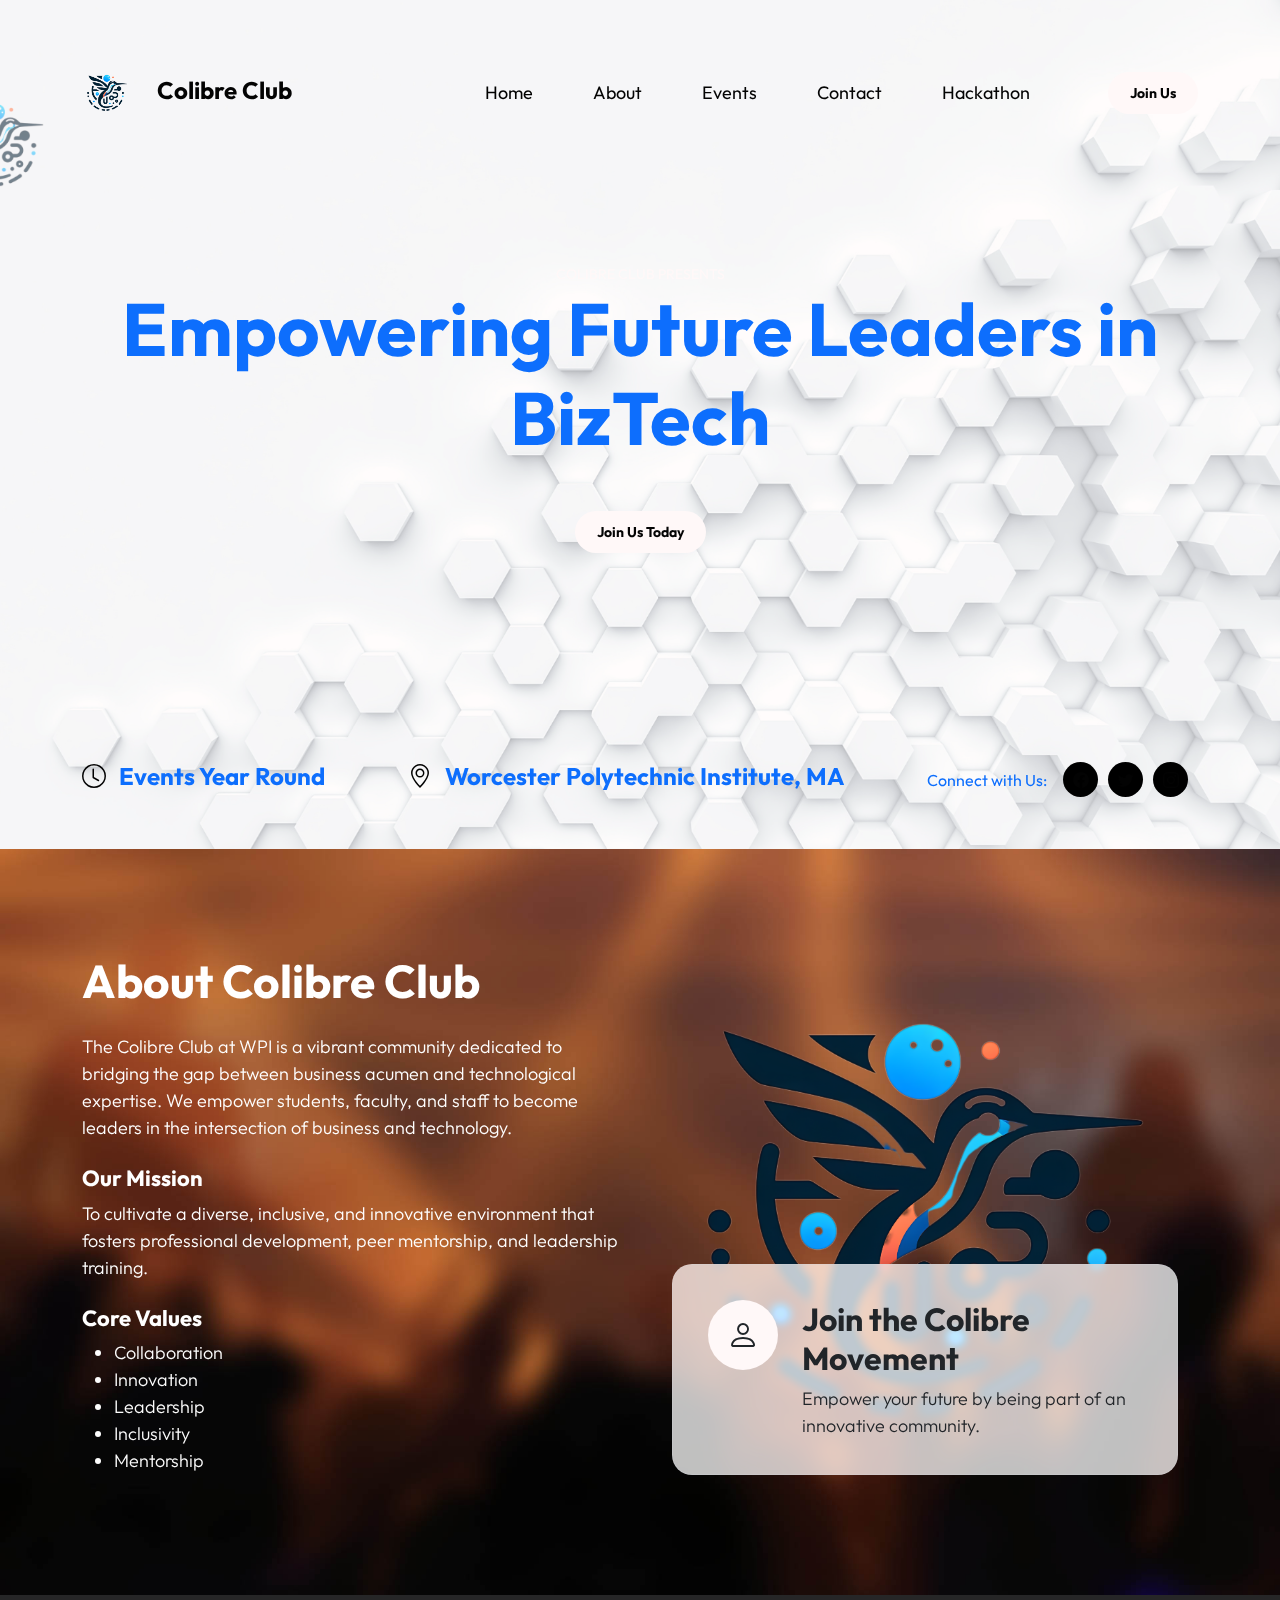
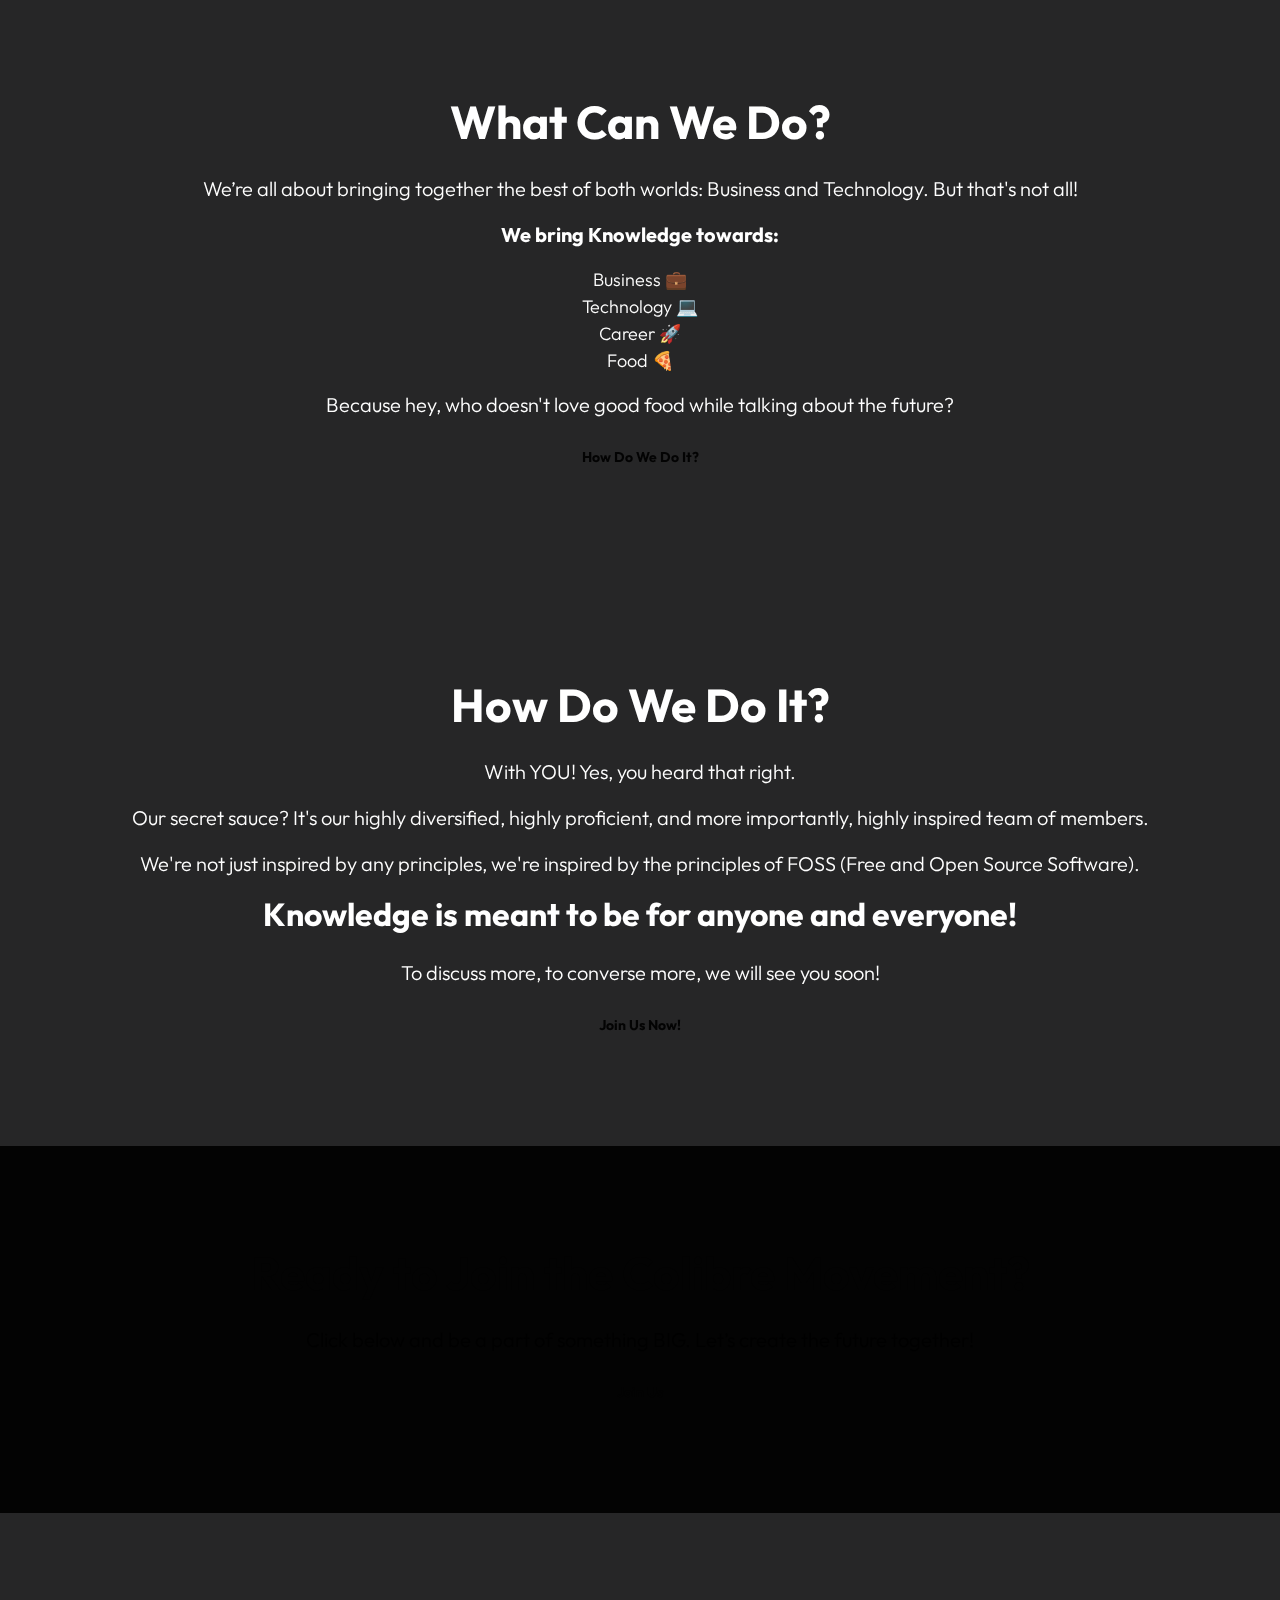
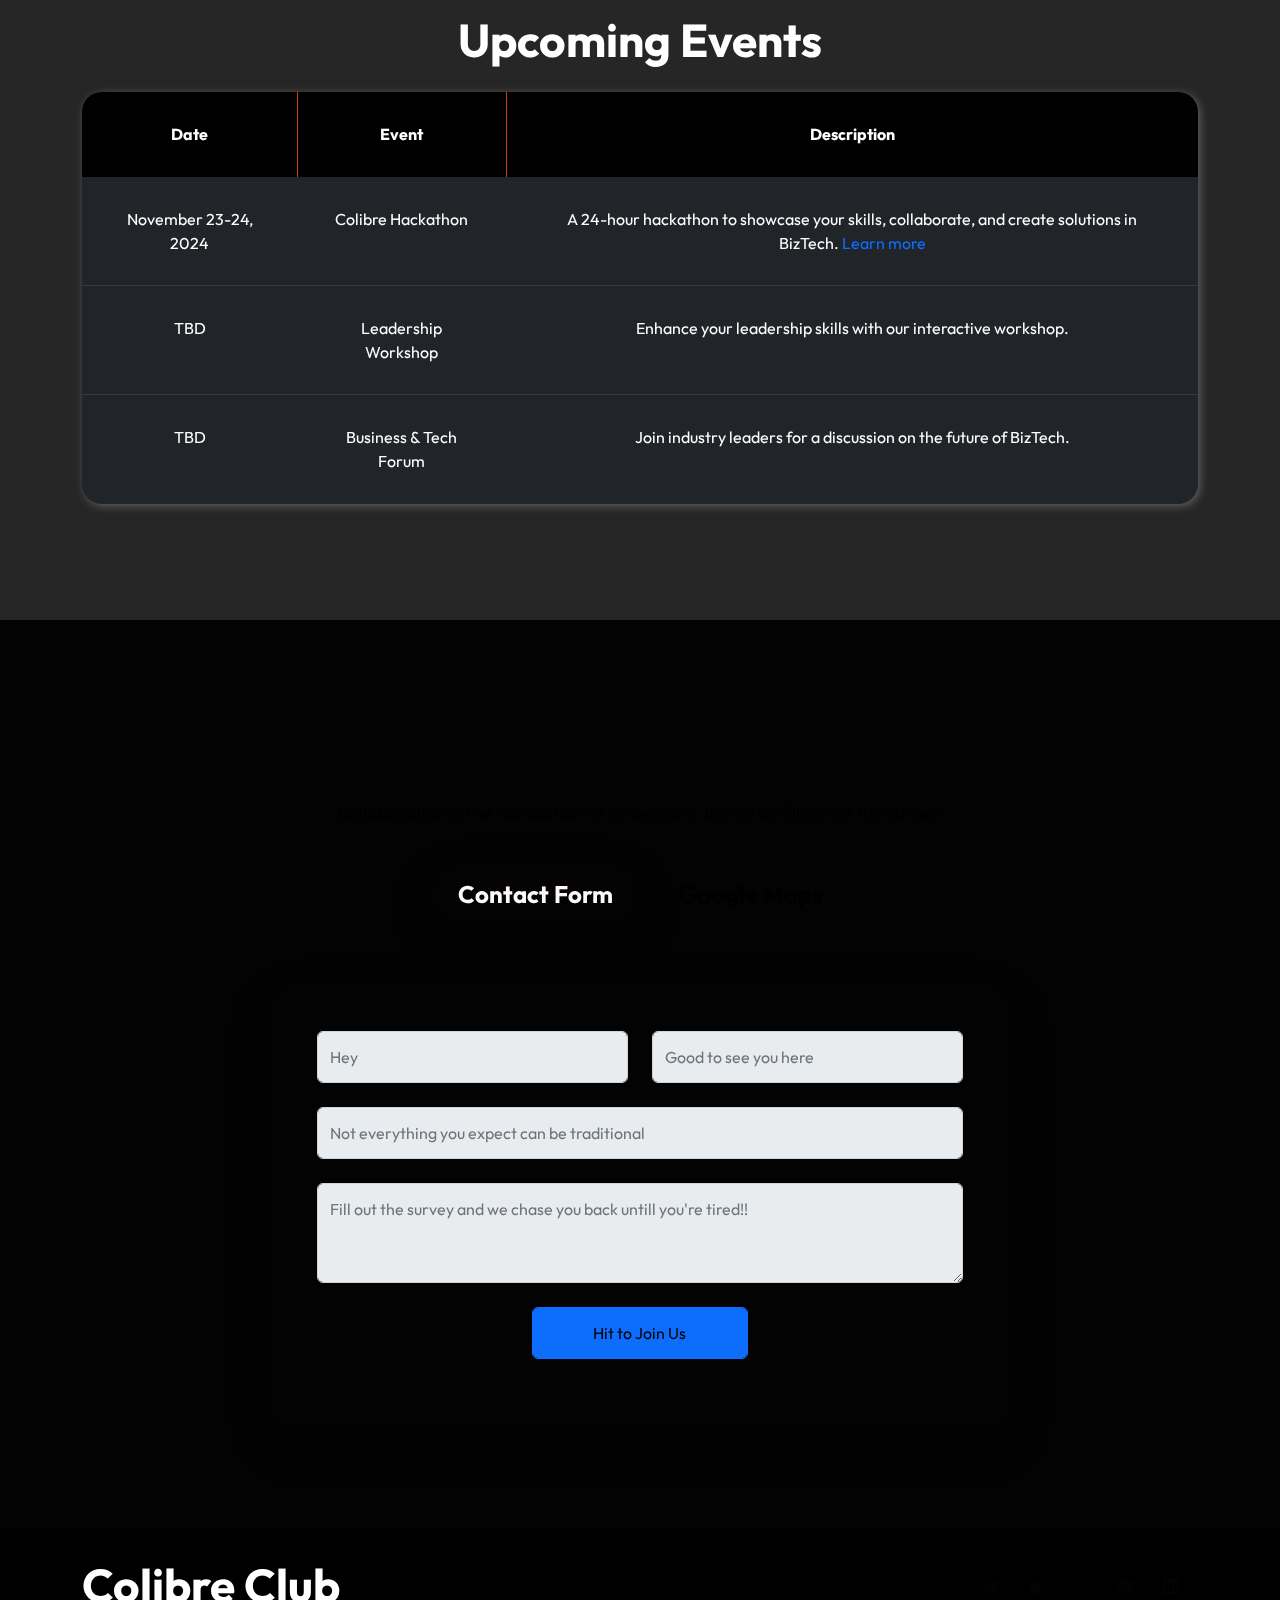
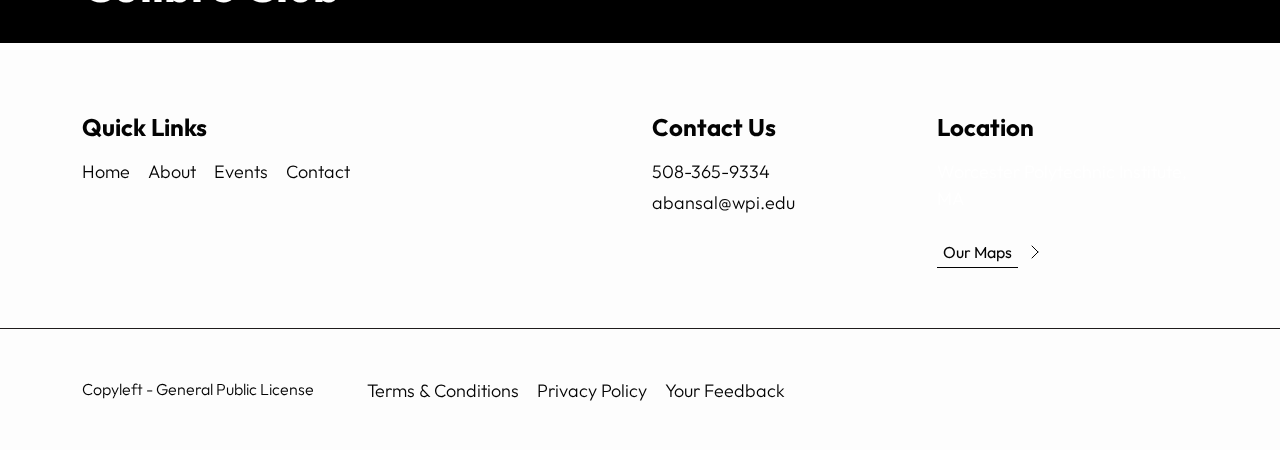
==== commit ac30f749: "Hackathon Page" ====
--- a/index.html
+++ b/index.html
@@ -39,10 +39,6 @@
 <body>
     <img src="images/Colibre1.png" alt="Colibre Meeting" class="background-img">
     <!-- Your content goes here -->
-</body>
-
-
-<body>
 
     <main>
         <nav class="navbar navbar-expand-lg">
@@ -69,6 +65,10 @@
                         </li>
                         <li class="nav-item">
                             <a class="nav-link click-scroll" href="#section_4">Contact</a>
+                        </li>
+                        <!-- New Hackathon Section Link -->
+                        <li class="nav-item">
+                            <a class="nav-link" href="hackathon.html">Hackathon</a>
                         </li>
                     </ul>
                     <a href="https://wpi.qualtrics.com/jfe/form/SV_3mERxOpevu1i5V4" class="btn custom-btn d-lg-block d-none">Join Us</a>
@@ -124,42 +124,45 @@
             </div>
         </section>
 
-        <section class="about-section section-padding" id="section_2" style="background-color: var(--section-bg-color-story);">
-            <div class="container">
-                <div class="row">
-                    <div class="col-lg-6 col-12 mb-4 mb-lg-0 d-flex align-items-center">
-                        <div class="services-info">
-                            <h2 class="text-white mb-4">About Colibre Club</h2>
-                            <p class="text-white">The Colibre Club at WPI is a vibrant community dedicated to bridging the gap between business acumen and technological expertise. We empower students, faculty, and staff to become leaders in the intersection of business and technology.</p>
-                            <h6 class="text-white mt-4">Our Mission</h6>
-                            <p class="text-white">To cultivate a diverse, inclusive, and innovative environment that fosters professional development, peer mentorship, and leadership training.</p>
-                            <h6 class="text-white mt-4">Core Values</h6>
-                            <ul class="text-white">
-                                <li>Collaboration</li>
-                                <li>Innovation</li>
-                                <li>Leadership</li>
-                                <li>Inclusivity</li>
-                                <li>Mentorship</li>
-                            </ul>
+      <!-- About Section -->
+      <section class="about-section section-padding" id="section_2" style="background-color: var(--section-bg-color-story);">
+        <div class="container">
+            <div class="row">
+                <div class="col-lg-6 col-12 mb-4 mb-lg-0 d-flex align-items-center">
+                    <div class="services-info">
+                        <h2 class="text-white mb-4">About Colibre Club</h2>
+                        <p class="text-white">The Colibre Club at WPI is a vibrant community dedicated to bridging the gap between business acumen and technological expertise. We empower students, faculty, and staff to become leaders in the intersection of business and technology.</p>
+                        <h6 class="text-white mt-4">Our Mission</h6>
+                        <p class="text-white">To cultivate a diverse, inclusive, and innovative environment that fosters professional development, peer mentorship, and leadership training.</p>
+                        <h6 class="text-white mt-4">Core Values</h6>
+                        <ul class="text-white">
+                            <li>Collaboration</li>
+                            <li>Innovation</li>
+                            <li>Leadership</li>
+                            <li>Inclusivity</li>
+                            <li>Mentorship</li>
+                        </ul>
+                    </div>
+                </div>
+                <div class="col-lg-6 col-12">
+                    <div class="about-text-wrap">
+                        <img src="images/Colibre_logo.png" class="about-image img-fluid">
+                        <div class="about-text-info d-flex">
+                            <div class="d-flex">
+                                <i class="about-text-icon bi-person"></i>
+                            </div>
+                            <div class="ms-4">
+                                <h3 class="text-dark">Join the Colibre Movement</h3>
+                                <p class="mb-0 text-dark">Empower your future by being part of an innovative community.</p>
+                            </div>
                         </div>
                     </div>
-                    <div class="col-lg-6 col-12">
-                        <div class="about-text-wrap">
-                            <img src="images/Colibre_logo.png" class="about-image img-fluid">
-                            <div class="about-text-info d-flex">
-                                <div class="d-flex">
-                                    <i class="about-text-icon bi-person"></i>
-                                </div>
-                                <div class="ms-4">
-                                    <h3 class="text-dark">Join the Colibre Movement</h3>
-                                    <p class="mb-0 text-dark">Empower your future by being part of an innovative community.</p>
-                                </div>
-                            </div>
-                        </div>
-                    </div>
-                </div>
-            </div>
-        </section>
+                </div>
+            </div>
+        </div>
+    </section>
+
+    <!-- Events Section -->
 
         <section class="schedule-section section-padding text-center" id="section_what_we_do" style="background-color: var(--section-bg-color-what-we-do);">
             <div class="container">
@@ -197,40 +200,37 @@
             </div>
         </section>
 
-        <section class="schedule-section section-padding" id="section_3">
-            <div class="container">
-                <div class="row">
-                    <div class="col-12 text-center">
-                        <h2 class="text-white mb-4">Upcoming Events</h2>
-                        <div class="table-responsive">
-                            <table class="schedule-table table table-dark">
-                                <thead>
-                                    <tr>
-                                        <th scope="col">Date</th>
-                                        <th scope="col">Event</th>
-                                        <th scope="col">Description</th>
-                                    </tr>
-                                </thead>
-                                <tbody>
-                                    <tr>
-                                        <td>TBD</td>
-                                        <td>Leadership Workshop</td>
-                                        <td>Enhance your leadership skills with our interactive workshop.</td>
-                                    </tr>
-                                    <tr>
-                                        <td>TBD</td>
-                                        <td>Hackathon</td>
-                                        <td>Compete and collaborate in a 24-hour coding challenge.</td>
-                                    </tr>
-                                    <tr>
-                                        <td>TBD</td>
-                                        <td>Business & Tech Forum</td>
-                                        <td>Join industry leaders for a discussion on the future of BizTech.</td>
-                                    </tr>
-                                </tbody>
-                            </table>
-                        </div>
-                    </div>
+        <!-- Events Section -->
+        <section class="schedule-section section-padding text-center" id="section_3" style="background-color: var(--section-bg-color-what-we-do);">
+            <div class="container">
+                <h2 class="text-white mb-4">Upcoming Events</h2>
+                <div class="table-responsive">
+                    <table class="schedule-table table table-dark">
+                        <thead>
+                            <tr>
+                                <th scope="col">Date</th>
+                                <th scope="col">Event</th>
+                                <th scope="col">Description</th>
+                            </tr>
+                        </thead>
+                        <tbody>
+                            <tr>
+                                <td>November 23-24, 2024</td>
+                                <td>Colibre Hackathon</td>
+                                <td>A 24-hour hackathon to showcase your skills, collaborate, and create solutions in BizTech. <a href="hackathon.html" class="text-primary">Learn more</a></td>
+                            </tr>
+                            <tr>
+                                <td>TBD</td>
+                                <td>Leadership Workshop</td>
+                                <td>Enhance your leadership skills with our interactive workshop.</td>
+                            </tr>
+                            <tr>
+                                <td>TBD</td>
+                                <td>Business & Tech Forum</td>
+                                <td>Join industry leaders for a discussion on the future of BizTech.</td>
+                            </tr>
+                        </tbody>
+                    </table>
                 </div>
             </div>
         </section>
